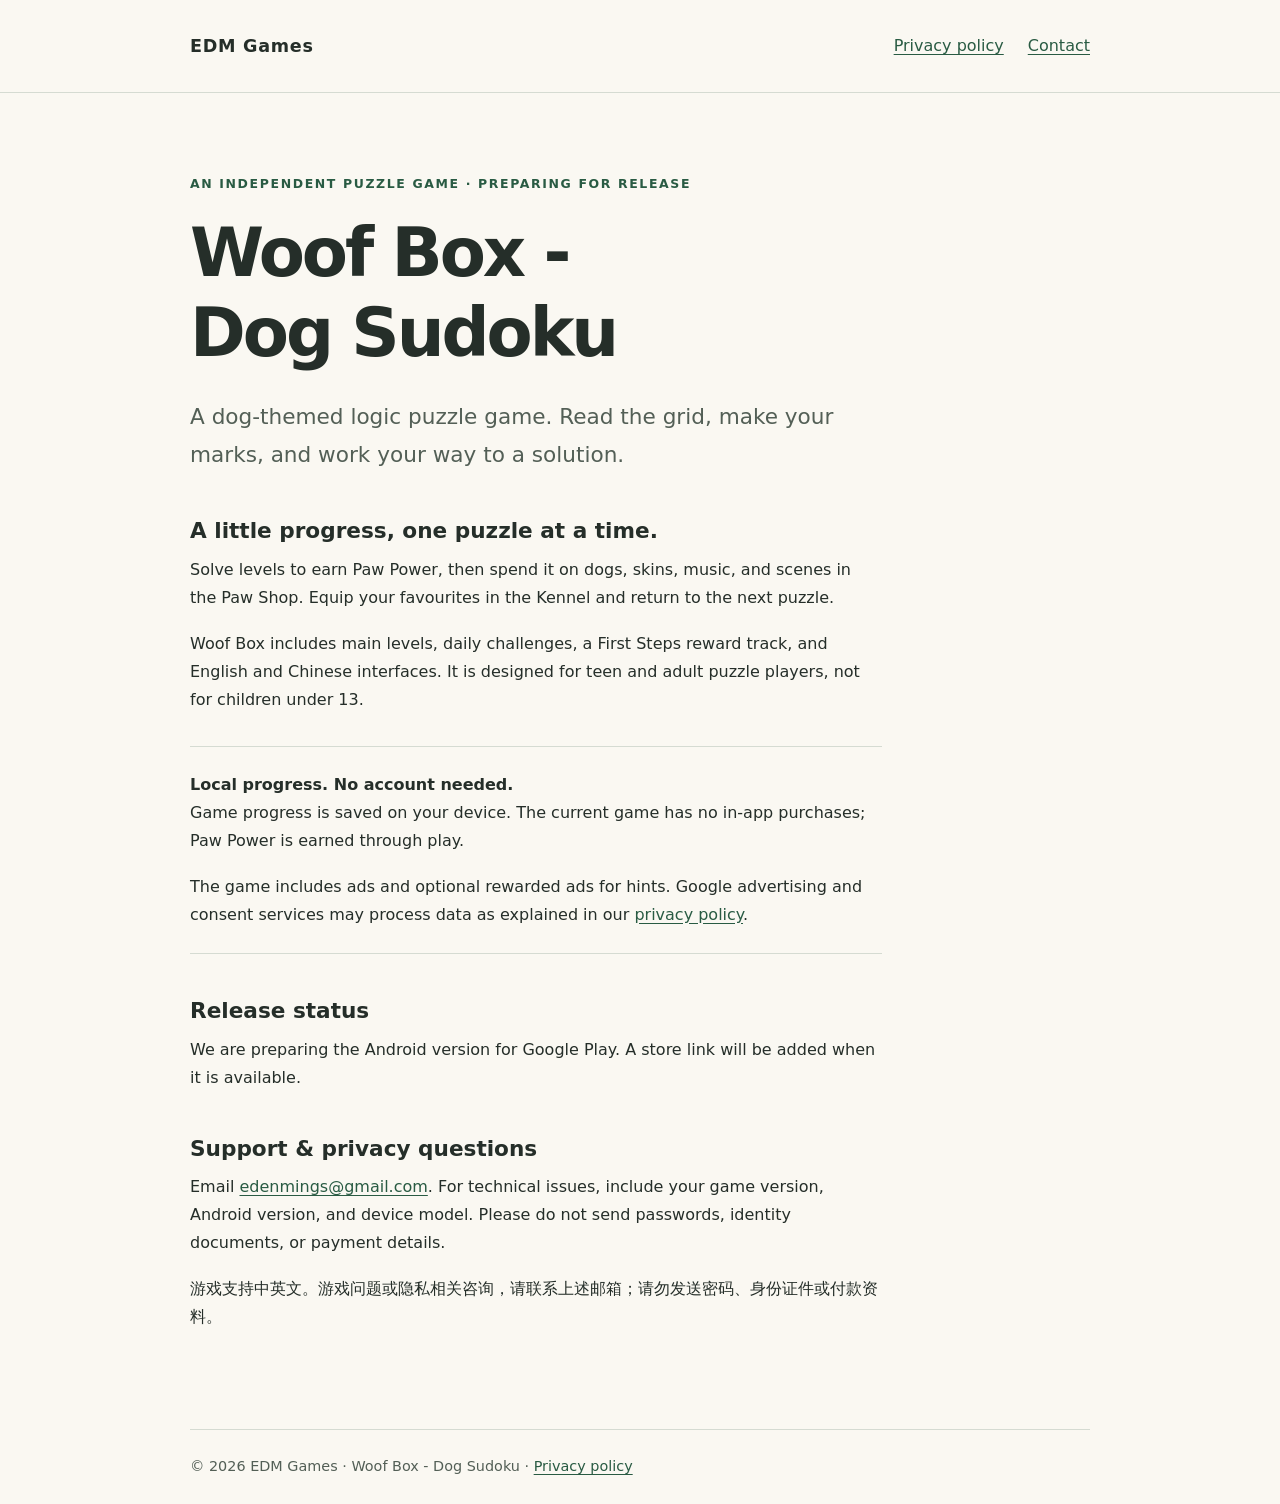
==== index.html @ b8012424 "Publish EDM Games site and Woof Box privacy policy" ====
<!doctype html>
<html lang="en">
<head>
  <meta charset="utf-8">
  <meta name="viewport" content="width=device-width, initial-scale=1">
  <title>Woof Box - Dog Sudoku · EDM Games</title>
  <meta name="description" content="Woof Box - Dog Sudoku is a dog-themed logic puzzle game by EDM Games. Find game information, support, and our privacy policy.">
  <link rel="canonical" href="https://edenming.github.io/">
  <link rel="stylesheet" href="styles.css">
</head>
<body>
  <a class="skip" href="#main">Skip to content</a>
  <header><nav class="wrap" aria-label="Main navigation"><a class="wordmark" href="./">EDM Games</a><div class="nav-links"><a href="privacy.html">Privacy policy</a><a href="mailto:edenmings@gmail.com">Contact</a></div></nav></header>
  <main class="wrap" id="main">
    <article class="prose">
      <p class="eyebrow">An independent puzzle game · Preparing for release</p>
      <h1>Woof Box -<br>Dog Sudoku</h1>
      <p class="lede">A dog-themed logic puzzle game. Read the grid, make your marks, and work your way to a solution.</p>
      <h2>A little progress, one puzzle at a time.</h2>
      <p>Solve levels to earn Paw Power, then spend it on dogs, skins, music, and scenes in the Paw Shop. Equip your favourites in the Kennel and return to the next puzzle.</p>
      <p>Woof Box includes main levels, daily challenges, a First Steps reward track, and English and Chinese interfaces. It is designed for teen and adult puzzle players, not for children under 13.</p>
      <div class="summary"><p><strong>Local progress. No account needed.</strong><br>Game progress is saved on your device. The current game has no in-app purchases; Paw Power is earned through play.</p><p>The game includes ads and optional rewarded ads for hints. Google advertising and consent services may process data as explained in our <a href="privacy.html">privacy policy</a>.</p></div>
      <h2>Release status</h2>
      <p>We are preparing the Android version for Google Play. A store link will be added when it is available.</p>
      <h2 id="support">Support &amp; privacy questions</h2>
      <p>Email <a href="mailto:edenmings@gmail.com">edenmings@gmail.com</a>. For technical issues, include your game version, Android version, and device model. Please do not send passwords, identity documents, or payment details.</p>
      <p lang="zh-Hans">游戏支持中英文。游戏问题或隐私相关咨询，请联系上述邮箱；请勿发送密码、身份证件或付款资料。</p>
    </article>
  </main>
  <footer class="wrap"><p>© 2026 EDM Games · Woof Box - Dog Sudoku · <a href="privacy.html">Privacy policy</a></p></footer>
</body>
</html>
---- styles.css ----
/* Hallmark · macrostructure: Long Document · theme: Editorial · nav: N1 · footer: Ft2
   Audience: teen/adult players. Use: support and privacy. Tone: plain, welcoming.
   No external fonts, analytics, cookies, or animation. */
:root{color-scheme:light;--paper:#faf8f2;--ink:#252e29;--muted:#535f56;--accent:#295b43;--line:#d5dbd2;--space:8px;font-family:system-ui,-apple-system,"Segoe UI",sans-serif;background:var(--paper);color:var(--ink)}
*{box-sizing:border-box}body{margin:0;line-height:1.75}a{color:var(--accent);text-underline-offset:.2em}a:hover{text-decoration-thickness:2px}a:focus-visible{outline:3px solid var(--accent);outline-offset:5px}a:active{opacity:.75}.wrap{width:min(100% - 40px,900px);margin-inline:auto}header{padding-block:24px;border-bottom:1px solid var(--line)}nav{display:flex;justify-content:space-between;align-items:center;gap:16px;flex-wrap:wrap}nav a{display:inline-flex;align-items:center;min-height:44px}.wordmark{color:var(--ink);font-size:1.1rem;font-weight:750;text-decoration:none;letter-spacing:.04em}.nav-links{display:flex;gap:24px;flex-wrap:wrap}main{padding-block:clamp(40px,7vw,80px)}.prose{max-width:68ch}.eyebrow{font-size:.78rem;font-weight:700;letter-spacing:.13em;text-transform:uppercase;color:var(--accent)}h1,h2,h3{line-height:1.2;text-wrap:balance}h1{font-size:clamp(2.2rem,6vw,4.2rem);letter-spacing:-.045em;margin:16px 0 24px;max-width:16ch}.policy h1{font-size:clamp(2rem,5vw,3rem);max-width:none}h2{font-size:1.35rem;margin:44px 0 12px}h3{font-size:1.1rem;margin:24px 0 8px}p,ul{margin:0 0 18px}li{margin-block:8px}.lede{font-size:clamp(1.1rem,2.5vw,1.35rem);color:var(--muted)}.meta{font-size:.9rem;color:var(--muted)}.summary{border-block:1px solid var(--line);padding:24px 0;margin:32px 0}.summary p:last-child{margin-bottom:0}.toc{padding-left:24px}.toc a{display:inline-block;padding-block:3px}footer{border-top:1px solid var(--line);padding-block:24px;color:var(--muted);font-size:.9rem}footer p{margin:0}.skip{position:absolute;left:12px;top:-80px;background:var(--paper);padding:12px;z-index:1}.skip:focus{top:12px}code{overflow-wrap:anywhere}a{overflow-wrap:anywhere}@media(max-width:480px){.wrap{width:calc(100% - 32px)}.nav-links{gap:16px}h1{max-width:100%}}@media print{header,.toc,.skip{display:none}body{background:white;color:black}.wrap{width:100%}main{padding:0}a{color:inherit}}
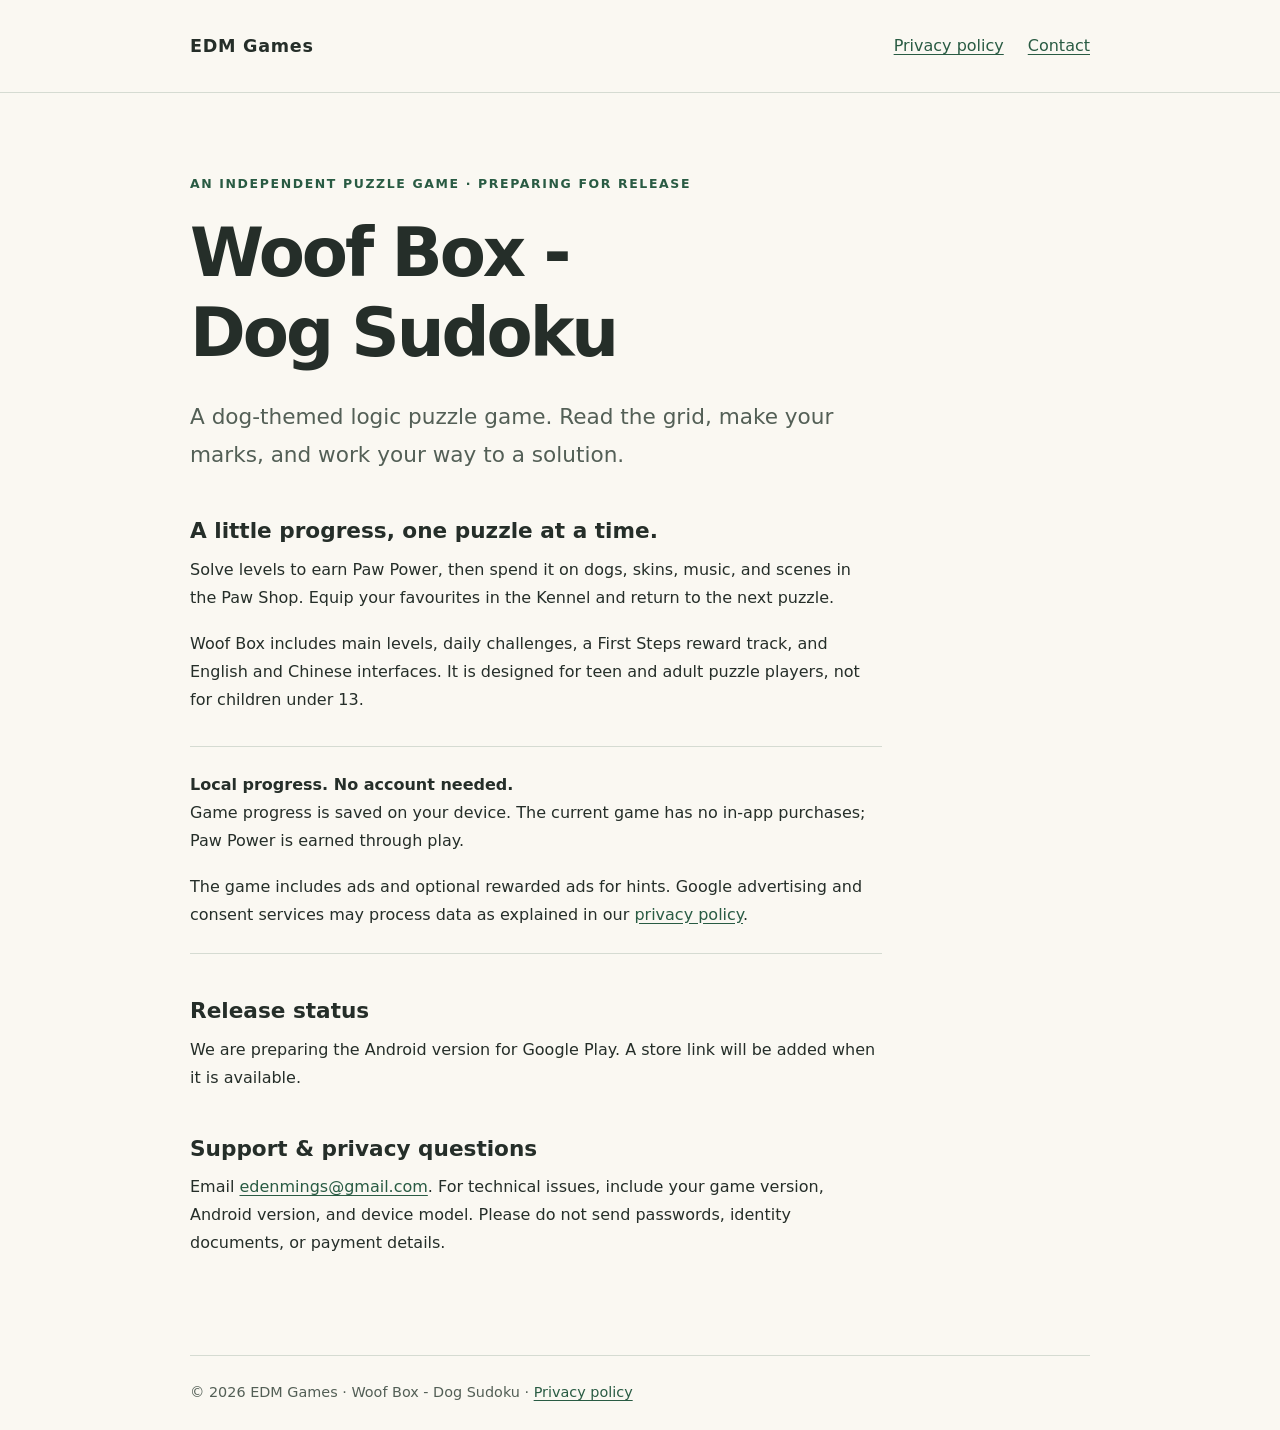
==== commit 26b285d3: "Keep public website English-only" ====
--- a/index.html
+++ b/index.html
@@ -24,7 +24,6 @@
       <p>We are preparing the Android version for Google Play. A store link will be added when it is available.</p>
       <h2 id="support">Support &amp; privacy questions</h2>
       <p>Email <a href="mailto:edenmings@gmail.com">edenmings@gmail.com</a>. For technical issues, include your game version, Android version, and device model. Please do not send passwords, identity documents, or payment details.</p>
-      <p lang="zh-Hans">游戏支持中英文。游戏问题或隐私相关咨询，请联系上述邮箱；请勿发送密码、身份证件或付款资料。</p>
     </article>
   </main>
   <footer class="wrap"><p>© 2026 EDM Games · Woof Box - Dog Sudoku · <a href="privacy.html">Privacy policy</a></p></footer>
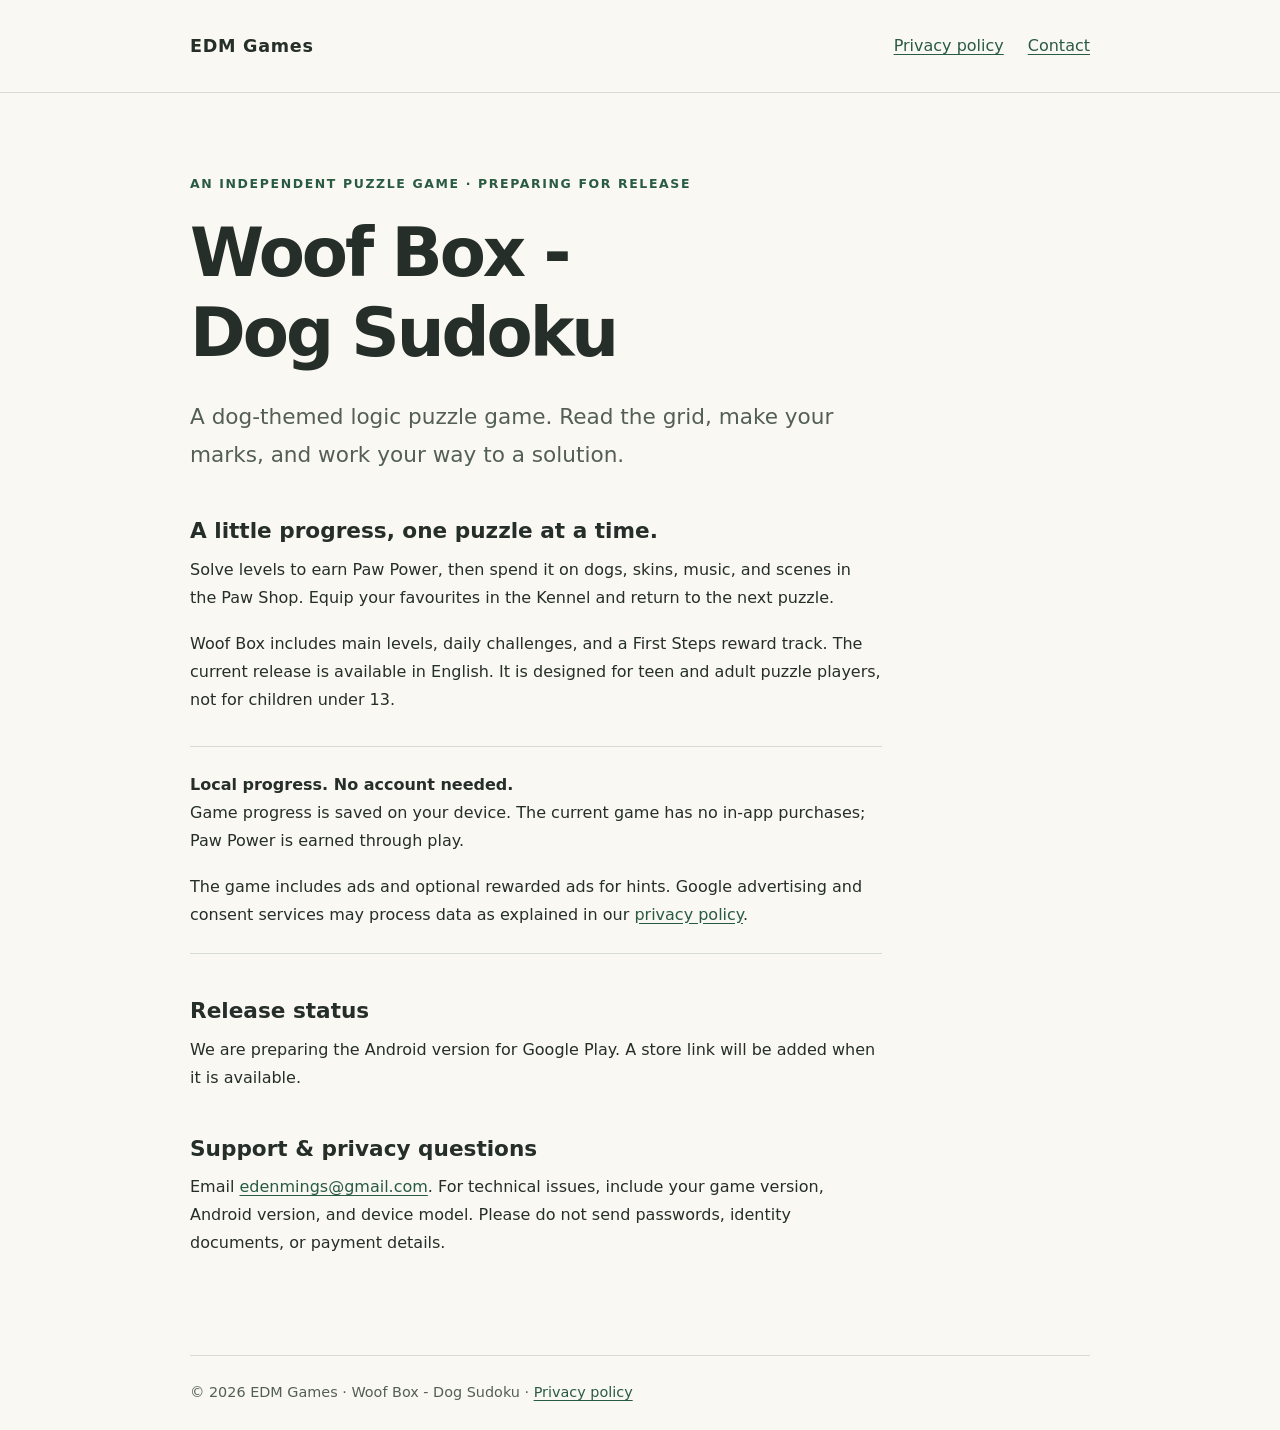
==== commit 24ae3f16: "Describe current release as English-only" ====
--- a/index.html
+++ b/index.html
@@ -18,7 +18,7 @@
       <p class="lede">A dog-themed logic puzzle game. Read the grid, make your marks, and work your way to a solution.</p>
       <h2>A little progress, one puzzle at a time.</h2>
       <p>Solve levels to earn Paw Power, then spend it on dogs, skins, music, and scenes in the Paw Shop. Equip your favourites in the Kennel and return to the next puzzle.</p>
-      <p>Woof Box includes main levels, daily challenges, a First Steps reward track, and English and Chinese interfaces. It is designed for teen and adult puzzle players, not for children under 13.</p>
+      <p>Woof Box includes main levels, daily challenges, and a First Steps reward track. The current release is available in English. It is designed for teen and adult puzzle players, not for children under 13.</p>
       <div class="summary"><p><strong>Local progress. No account needed.</strong><br>Game progress is saved on your device. The current game has no in-app purchases; Paw Power is earned through play.</p><p>The game includes ads and optional rewarded ads for hints. Google advertising and consent services may process data as explained in our <a href="privacy.html">privacy policy</a>.</p></div>
       <h2>Release status</h2>
       <p>We are preparing the Android version for Google Play. A store link will be added when it is available.</p>
